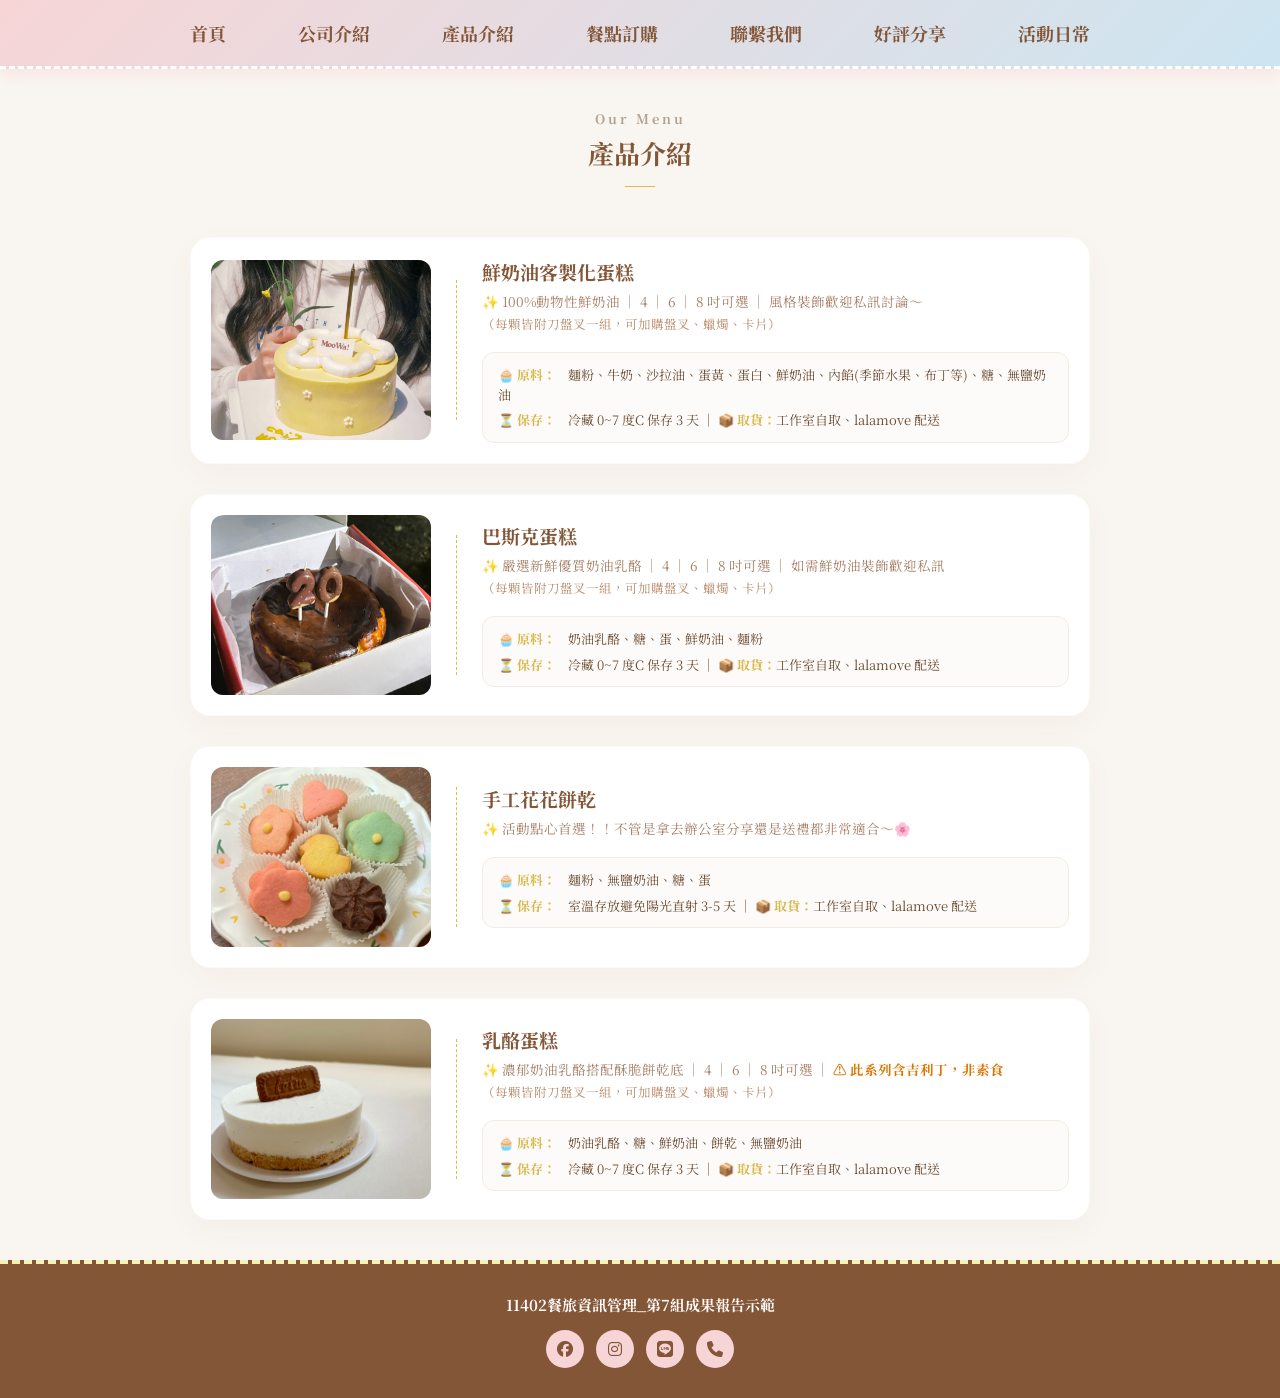
==== MooWa/product.html @ 1db5b0bc "Add files via upload 114餐旅資管理第7組" ====
<!doctype html>
<html>
<head>
	<meta charset="utf-8">
	<title>產品介紹</title>
	<link href="https://fonts.googleapis.com/css2?family=Noto+Serif+TC:wght@400;700&display=swap" rel="stylesheet">
	<link rel="stylesheet" href="style.css">	
	
	<style>
		/* 確保本頁與品牌整體風格完美融合 */
		body {
			font-family: 'Noto Serif TC', serif;
			background-color: #F9F5F0;
			color: #835638;
		}

		/* 關鍵修改：將原本垂直拉長的 card 結構，強制改為扁平的「左右橫式」排版 */
		.card-container {
			display: flex !important;
			flex-direction: column !important; /* 讓多張橫卡垂直排下來 */
			gap: 30px !important;
			max-width: 900px;
			margin: 0 auto;
		}

		.card {
			background: #ffffff !important;
			border-radius: 20px !important;
			padding: 20px !important;
			box-shadow: 0 10px 30px rgba(131, 86, 56, 0.04) !important;
			transition: transform 0.35s ease, box-shadow 0.35s ease !important;
			border: 1px solid rgba(131, 86, 56, 0.03) !important;
			
			/* 扁平化魔法：使用 flex 讓圖片與文字左右並排 */
			display: flex !important;
			flex-direction: row !important;
			align-items: center !important;
			gap: 25px !important;
			width: 100% !important;
		}

		.card:hover {
			transform: translateY(-4px) !important;
			box-shadow: 0 15px 35px rgba(131, 86, 56, 0.08) !important;
		}

		/* 限制圖片不要太大，改成方正偏橫的比例，縮短卡片高度 */
		.card img {
			border-radius: 12px !important;
			width: 220px !important;
			height: 180px !important;
			object-fit: cover !important;
			flex-shrink: 0 !important; /* 防止圖片被內容擠壓變形 */
		}

		/* 既然變成了左右並排，我們把原本大橫線改成「直的分隔線」，更像法式菜單 */
		.card hr {
			display: block !important;
			border: none !important;
			border-left: 1px dashed #E3B94E !important;
			height: 140px !important;
			margin: 0 !important;
		}

		/* 產品右側文字包裝區 */
		.card-body {
			flex: 1 !important;
			display: flex !important;
			flex-direction: column !important;
			justify-content: center !important;
		}

		/* 產品資訊標籤排版 */
		.info-badge-container {
			display: grid;
			grid-template-columns: 1fr;
			gap: 6px;
			background: #FDFBF9;
			padding: 12px 15px;
			border-radius: 12px;
			margin-top: 10px;
			border: 1px solid #F2EBE1;
			text-align: left;
		}
		.info-row {
			font-size: 13px;
			line-height: 1.5;
			color: #6d4c32;
		}
		.info-label {
			color: #D8B94E;
			font-weight: bold;
			display: inline-block;
			width: 70px;
		}

		/* 手機板優化：遇到小螢幕自動彈性變回原本的短直式 */
		@media (max-width: 768px) {
			.card {
				flex-direction: column !important;
				align-items: stretch !important;
				gap: 15px !important;
			}
			.card img {
				width: 100% !important;
				height: 200px !important;
			}
			.card hr {
				border-top: 1px dashed #E3B94E !important;
				border-left: none !important;
				width: 100% !important;
				height: 1px !important;
				margin: 5px 0 !important;
			}
		}
	</style>
</head>

<body>
	<div class="nav-container"></div>

    <div class="content" style="max-width: 1100px; margin: 0 auto; padding: 40px 20px;">
		
		<div style="text-align: center; margin-bottom: 50px;">
			<span style="font-size: 13px; color: #b3a292; display: block; letter-spacing: 3px; font-weight: bold; margin-bottom: 6px;">Our Menu</span>
			<h1 style="font-size: 26px; color: #835638; font-weight: 700;">產品介紹</h1>
			<div style="width: 30px; height: 1px; background-color: #E3B94E; margin: 15px auto 0 auto;"></div>
		</div>

		<section class="card-container">

            <div class="card">
                <img src="images/custom-cake.jpg" alt="鮮奶油客製化蛋糕">
                <hr>
                <div class="card-body">
					<h2 style="font-size: 19px; color: #835638; margin: 0 0 6px 0; font-weight: 700;">鮮奶油客製化蛋糕</h2>
					<p style="font-size: 13.5px; color: #a47e65; line-height: 1.6; margin-bottom: 8px;">
						✨ 100%動物性鮮奶油 ｜ 4 ｜ 6 ｜ 8 吋可選 ｜ 風格裝飾歡迎私訊討論～<br>
						<span style="font-size: 12.5px; color: #b88a6a;">（每顆皆附刀盤叉一組，可加購盤叉、蠟燭、卡片）</span>
					</p>
					
					<div class="info-badge-container">
						<div class="info-row"><span class="info-label">🧁 原料：</span>麵粉、牛奶、沙拉油、蛋黃、蛋白、鮮奶油、內餡(季節水果、布丁等)、糖、無鹽奶油</div>
						<div class="info-row"><span class="info-label">⏳ 保存：</span>冷藏 0~7 度C 保存 3 天 ｜ <span class="info-label" style="width:auto;">📦 取貨：</span>工作室自取、lalamove 配送</div>
					</div>
                </div>
			</div>

            <div class="card">
                <img src="images/basque-original.jpg" alt="巴斯克蛋糕">
                <hr>
                <div class="card-body">
					<h2 style="font-size: 19px; color: #835638; margin: 0 0 6px 0; font-weight: 700;">巴斯克蛋糕</h2>
					<p style="font-size: 13.5px; color: #a47e65; line-height: 1.6; margin-bottom: 8px;">
						✨ 嚴選新鮮優質奶油乳酪 ｜ 4 ｜ 6 ｜ 8 吋可選 ｜ 如需鮮奶油裝飾歡迎私訊<br>
						<span style="font-size: 12.5px; color: #b88a6a;">（每顆皆附刀盤叉一組，可加購盤叉、蠟燭、卡片）</span>
					</p>
					
					<div class="info-badge-container">
						<div class="info-row"><span class="info-label">🧁 原料：</span>奶油乳酪、糖、蛋、鮮奶油、麵粉</div>
						<div class="info-row"><span class="info-label">⏳ 保存：</span>冷藏 0~7 度C 保存 3 天 ｜ <span class="info-label" style="width:auto;">📦 取貨：</span>工作室自取、lalamove 配送</div>
					</div>
                </div>
			</div>

            <div class="card">
                <img src="images/cookie.jpg" alt="手工花花餅乾">
                <hr>
                <div class="card-body">
					<h2 style="font-size: 19px; color: #835638; margin: 0 0 6px 0; font-weight: 700;">手工花花餅乾</h2>
					<p style="font-size: 13.5px; color: #a47e65; line-height: 1.6; margin-bottom: 8px;">
						✨ 活動點心首選！！不管是拿去辦公室分享還是送禮都非常適合～🌸
					</p>
					
					<div class="info-badge-container">
						<div class="info-row"><span class="info-label">🧁 原料：</span>麵粉、無鹽奶油、糖、蛋</div>
						<div class="info-row"><span class="info-label">⏳ 保存：</span>室溫存放避免陽光直射 3-5 天 ｜ <span class="info-label" style="width:auto;">📦 取貨：</span>工作室自取、lalamove 配送</div>
					</div>
                </div>
			</div>

			<div class="card">
                <img src="images/cheese-lemon.jpg" alt="乳酪蛋糕">
                <hr>
                <div class="card-body">
					<h2 style="font-size: 19px; color: #835638; margin: 0 0 6px 0; font-weight: 700;">乳酪蛋糕</h2>
					<p style="font-size: 13.5px; color: #a47e65; line-height: 1.6; margin-bottom: 8px;">
						✨ 濃郁奶油乳酪搭配酥脆餅乾底 ｜ 4 ｜ 6 ｜ 8 吋可選 ｜ <span style="color: #d97706; font-weight: bold;">⚠️ 此系列含吉利丁，非素食</span><br>
						<span style="font-size: 12.5px; color: #b88a6a;">（每顆皆附刀盤叉一組，可加購盤叉、蠟燭、卡片）</span>
					</p>
					
					<div class="info-badge-container">
						<div class="info-row"><span class="info-label">🧁 原料：</span>奶油乳酪、糖、鮮奶油、餅乾、無鹽奶油</div>
						<div class="info-row"><span class="info-label">⏳ 保存：</span>冷藏 0~7 度C 保存 3 天 ｜ <span class="info-label" style="width:auto;">📦 取貨：</span>工作室自取、lalamove 配送</div>
					</div>
                </div>
			</div>

        </section>
    </div>

    <div class="footer"> </div><script src="main.js"></script>
</body>
</html>
---- MooWa/style.css ----
/* ==========================================================================
   1. ����]�w (Global Styles)
   ========================================================================== */
* {
    margin: 0;
    padding: 0;
    box-sizing: border-box;
}

body {
    font-family: "PingFang TC", "Microsoft JhengHei", sans-serif;
    color: #835638; /* �`�i�i�� */
    background-color: #fffaf7; /* �ŬX�x�թ��� */
    overflow-x: hidden;
}

/* ==========================================================================
   2. �����C�P�@�P���� (�w�d�� nav.html ��X)
   ========================================================================== */
.navbar {
    background: linear-gradient(135deg, #F7D5D6 0%, #CDE5F1 100%);
    padding: 20px 0;
    box-shadow: 0 4px 15px rgba(247, 213, 214, 0.6);
    border-bottom: 3px dashed #fff;
}
.navbar ul { list-style: none; display: flex; justify-content: center; }
.navbar li { margin: 0 20px; }
.navbar a {
    color: #835638; text-decoration: none; font-size: 18px; font-weight: bold;
    padding: 6px 16px; border-radius: 20px; transition: all 0.3s ease;
}
.navbar a:hover { color: #835638; background-color: #F6F1B2; box-shadow: 0 4px 8px rgba(227, 185, 78, 0.3); transform: translateY(-2px); }

/* ==========================================================================
   3. Index �����D�ƪ��]�p (.content)
   ========================================================================== */
.content {
    max-width: 1200px;
    margin: 0 auto;
    padding: 20px;
}

/* ���D�q�μ˦� */
.section-title {
    text-align: center;
    font-size: 26px;
    font-weight: bold;
    color: #835638;
    margin-bottom: 30px;
    letter-spacing: 2px;
}

.section-block {
    margin-bottom: 60px;
    padding: 20px 0;
}

/* --- �лy1�G�D��ı��T --- */
.hero-banner {
    text-align: center;
    padding: 60px 20px;
    background: radial-gradient(circle at top, #fffaf7, #F7D5D6 120%);
    border-radius: 30px;
    margin-bottom: 40px;
    box-shadow: 0 10px 30px rgba(247, 213, 214, 0.3);
}

.hero-banner h1 {
    font-size: 36px;
    color: #835638;
    margin-bottom: 15px;
    text-shadow: 2px 2px 0px #fff;
}

.hero-banner .hero-sub {
    font-size: 18px;
    color: #E3B94E; /* �x�e���� */
    font-weight: bold;
}

/* --- �лy2�G�������~��V�ưʰϰ϶� --- */
.slider-container {
    display: flex;
    gap: 30px;
    overflow-x: auto; /* �֤ߡG�Ұʾ�V�ư� */
    padding: 20px 15px 30px 15px;
    scroll-behavior: smooth;
    
    /* ���üзǺu�ʱ��A���e���󰮲b */
    -webkit-overflow-scrolling: touch;
}

/* �ۭq�ưʱ��~�[�A�e�{����P */
.slider-container::-webkit-scrollbar {
    height: 8px;
}
.slider-container::-webkit-scrollbar-track {
    background: #fff;
    border-radius: 10px;
}
.slider-container::-webkit-scrollbar-thumb {
    background: #CDE5F1; /* ���ŤѪŦ�u�ʱ� */
    border-radius: 10px;
}

/* �ӫ~�d������ */
.slider-container .card {
    position: relative; 
    overflow: visible; /* �T�O�����S�X�� */
    flex: 0 0 280px;  /* �֤ߡG�T�w�C�i�d�����e�סA���Q���Y */
    
    background-color: #fff;
    border: 2px solid #F7D5D6;
    border-radius: 20px;
    padding: 15px;
    box-shadow: 0 8px 20px rgba(131, 86, 56, 0.06);
    transition: all 0.3s ease;
    display: flex;
    flex-direction: column;
}

.slider-container .card:hover {
    transform: translateY(-8px);
    border-color: #E3B94E;
    box-shadow: 0 15px 30px rgba(247, 213, 214, 0.8);
}

.slider-container .card img {
    width: 100%;
    height: 200px;
    object-fit: cover; /* �T�O�Ϥ����ܧ� */
    border-radius: 12px;
    margin-bottom: 12px;
}

.card-info h3 {
    font-size: 18px;
    color: #835638;
    text-align: center;
    margin-bottom: 5px;
}

.card-info .price {
    font-size: 16px;
    color: #E3B94E;
    font-weight: bold;
    text-align: center;
}

.slider-container .card hr {
    border: none;
    border-top: 2px dashed #F6F1B2; /* ���o�H����u */
    margin: 10px 0;
}

.card-info .desc {
    font-size: 14px;
    color: #a47e65;
    line-height: 1.5;
    text-align: justify;
}

/* --- �лy3�G�ӤH���I�u�@�� --- */
.studio-bg {
    background: linear-gradient(135deg, #fffaf7 0%, #F6F1B2 100%); /* ���o���ŬX���h */
    padding: 40px 30px;
    border-radius: 30px;
    border: 2px dashed #E3B94E;
    text-align: center;
}

.studio-content .highlight {
    font-size: 20px;
    font-weight: bold;
    color: #835638;
    margin-bottom: 15px;
}

.studio-content .quote {
    font-size: 16px;
    font-style: italic;
    color: #b38461;
    font-weight: 500;
    letter-spacing: 1px;
}


/* --- �лy4�G���~�����d���� --- */
.category-container {
    display: flex;
    justify-content: center;
    gap: 30px;
    flex-wrap: wrap;
}

.cate-card {
    position: relative;
    width: 30%;
    min-width: 260px;
    background-color: #fff;
    border-radius: 25px;
    padding: 15px;
    text-align: center;
    box-shadow: 0 6px 15px rgba(0,0,0,0.03);
    transition: all 0.3s ease;
}

/* �T�ؤ����W�ߪ��i�R�֤k��ئ� */
.cate-pink { border: 3px solid #F7D5D6; }
.cate-blue { border: 3px solid #CDE5F1; }
.cate-yellow { border: 3px solid #F6F1B2; }

.cate-card:hover {
    transform: translateY(-5px) scale(1.02);
    box-shadow: 0 12px 25px rgba(131, 86, 56, 0.15);
}

.cate-card img {
    width: 100%;
    height: 180px;
    object-fit: cover;
    border-radius: 18px;
    margin-bottom: 15px;
}

.cate-name {
    font-size: 18px;
    font-weight: bold;
    color: #835638;
    letter-spacing: 1px;
}


/* ==========================================================================
   4. �����P RWD (Footer & Responsive)
   ========================================================================== */
footer {
    background-color: #835638; color: #fffaf7;
    padding: 30px 40px; border-top: 4px dashed #F6F1B2;
    display: flex; justify-content: center; align-items: center; flex-direction: column; gap: 15px;
}
footer p { font-size: 15px; font-weight: bold; }
.social-icons { display: flex; gap: 12px; }
.social-icons a {
    text-decoration: none; color: #835638; background-color: #F7D5D6;
    width: 38px; height: 38px; display: flex; justify-content: center; align-items: center; border-radius: 50%;
    transition: all 0.3s cubic-bezier(0.175, 0.885, 0.32, 1.275);
}
.social-icons a:hover { background-color: #E3B94E; transform: scale(1.15) translateY(-3px); }

/* RWD �T�����u�� */
@media (max-width: 768px) {
    .cate-card { width: 45%; }
    .hero-banner h1 { font-size: 28px; }
}

@media (max-width: 480px) {
    .cate-card { width: 100%; }
    .hero-banner h1 { font-size: 22px; }
}
/* ==========================================================================
   6. ���q���Э����M�μ˦� (About Page Styles)
   ========================================================================== */
.about-hero {
    text-align: center;
    padding: 40px 20px 20px 20px;
}
.about-hero h1 {
    font-size: 32px;
    color: #835638;
    text-shadow: 2px 2px 0px #fff;
    margin-bottom: 10px;
}
.about-hero .about-subtitle {
    font-size: 15px;
    color: #b38461;
    letter-spacing: 1px;
}

/* ���а϶��~�ءG����b�K�Ȥ@�˶�� */
.about-section {
    position: relative;
    max-width: 800px;
    margin: 40px auto;
    padding: 35px 30px;
    border-radius: 24px;
    box-shadow: 0 8px 20px rgba(131, 86, 56, 0.05);
    background-color: #fff;
}

/* �Х߭I���a���H�H��᯻��� */
.bg-story { border: 2px solid #F7D5D6; }
/* Logo�z���a���H�H���ŤѪ���� */
.bg-logo { border: 2px solid #CDE5F1; }

.about-section h2 {
    font-size: 22px;
    color: #835638;
    margin-bottom: 20px;
    display: inline-block;
    border-bottom: 2px dashed #E3B94E; /* �e����˹����u */
    padding-bottom: 5px;
}

/* �i�R���� */
.about-badge {
    position: absolute;
    top: -15px;
    left: 25px;
    background-color: #F7D5D6;
    color: #835638;
    font-size: 12px;
    font-weight: bold;
    padding: 4px 12px;
    border-radius: 10px;
    letter-spacing: 1px;
    box-shadow: 0 4px 8px rgba(0,0,0,0.05);
}
.badge-yellow { background-color: #F6F1B2; }

/* ��r���e�ƪ� */
.about-text p {
    font-size: 16px;
    line-height: 1.8;
    color: #835638;
    margin-bottom: 15px;
    text-align: justify;
}
.about-text p:last-child { margin-bottom: 0; }

/* �S�ձj�դ�r�C�� */
.about-text .highlight-p {
    font-weight: bold;
    color: #E3B94E;
}
.about-text .text-accent {
    background: linear-gradient(transparent 60%, #F6F1B2 60%); /* ���o���å������O�ĪG */
    font-weight: bold;
}
.about-text strong {
    color: #835638;
    font-weight: bold;
}
/* --- Logo �Ϥ����~�ػP�\���m�վ� --- */
.about-logo-wrapper {
    text-align: center;      /* �� Logo �m�� */
    margin: 25px auto;       /* �P�W�U��r�O���i�R����w�Z�� */
    max-width: 350px;        /* ���� Logo ���̤j�e�סA�קK�Ӥj�� */
}

.about-logo-img {
    width: 100%;             /* �e�צ۰ʾA���~�� */
    height: auto;            /* ���׵�����Y�� */
    border: 3px solid #F7D5D6; /* �� Logo �[�W��o����᯻�ؽu */
    border-radius: 24px;     /* �X�M���j�ꨤ�y�� */
    background-color: #fff;  /* �p�G Logo �O�h�I���A�o��i�H�ɤW�թ� */
    padding: 10px;           /* ���Ϥ��򯻬��ؽu�������@�I�I�d�ժŶ� */
    box-shadow: 0 6px 15px rgba(247, 213, 214, 0.4); /* ���P���ڤ۳��v */
    transition: all 0.3s ease; /* �Ұʥ��ưʵe */
}

/* ���ƹ����� Logo �Ϥ��W�ɡA�|�i�R�a�L�L�B�_�å[�`�������~ */
.about-logo-img:hover {
    transform: translateY(-4px) scale(1.03);
    border-color: #E3B94E;   /* ��خ����ܦ��x�e������ */
    box-shadow: 0 10px 20px rgba(227, 185, 78, 0.3);
}
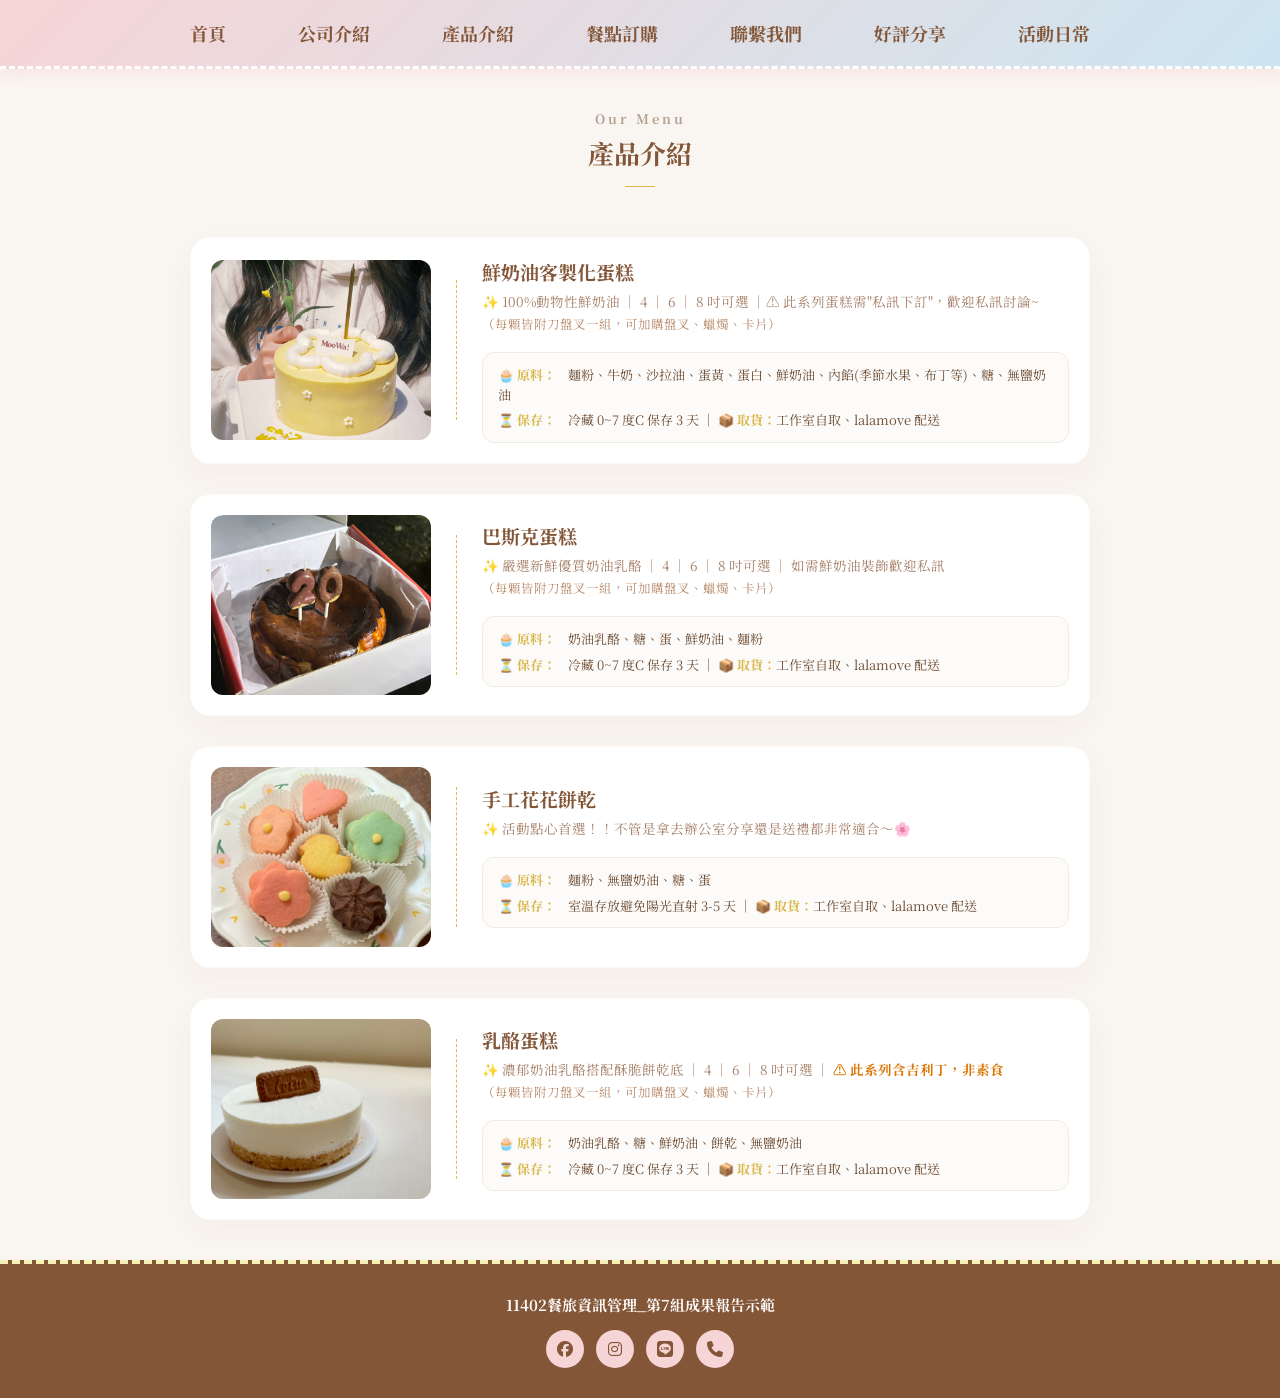
==== commit 61ee12a4: "Update product.html 更改產品資訊" ====
--- a/MooWa/product.html
+++ b/MooWa/product.html
@@ -135,7 +135,7 @@
                 <div class="card-body">
 					<h2 style="font-size: 19px; color: #835638; margin: 0 0 6px 0; font-weight: 700;">鮮奶油客製化蛋糕</h2>
 					<p style="font-size: 13.5px; color: #a47e65; line-height: 1.6; margin-bottom: 8px;">
-						✨ 100%動物性鮮奶油 ｜ 4 ｜ 6 ｜ 8 吋可選 ｜ 風格裝飾歡迎私訊討論～<br>
+						✨ 100%動物性鮮奶油 ｜ 4 ｜ 6 ｜ 8 吋可選 ｜⚠️ 此系列蛋糕需"私訊下訂"，歡迎私訊討論~ <br>
 						<span style="font-size: 12.5px; color: #b88a6a;">（每顆皆附刀盤叉一組，可加購盤叉、蠟燭、卡片）</span>
 					</p>
 					
@@ -201,4 +201,4 @@
 
     <div class="footer"> </div><script src="main.js"></script>
 </body>
-</html>+</html>
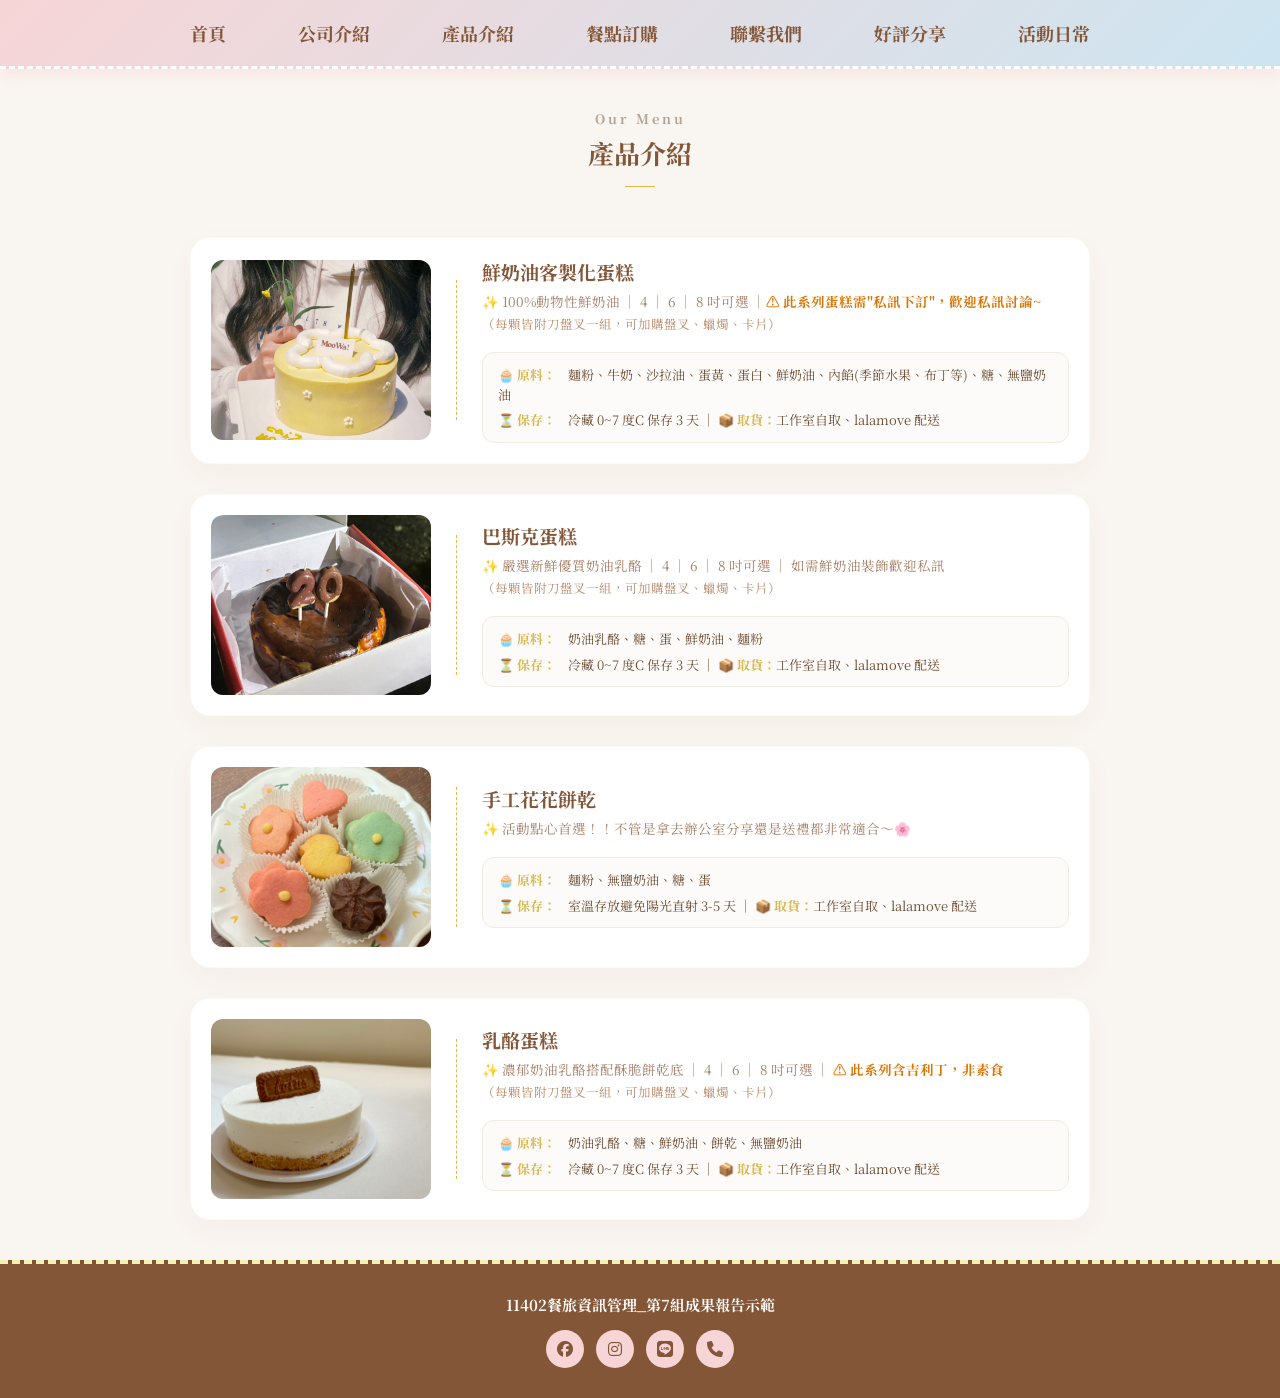
==== commit bd0c3753: "Update product.html" ====
--- a/MooWa/product.html
+++ b/MooWa/product.html
@@ -135,7 +135,7 @@
                 <div class="card-body">
 					<h2 style="font-size: 19px; color: #835638; margin: 0 0 6px 0; font-weight: 700;">鮮奶油客製化蛋糕</h2>
 					<p style="font-size: 13.5px; color: #a47e65; line-height: 1.6; margin-bottom: 8px;">
-						✨ 100%動物性鮮奶油 ｜ 4 ｜ 6 ｜ 8 吋可選 ｜⚠️ 此系列蛋糕需"私訊下訂"，歡迎私訊討論~ <br>
+						✨ 100%動物性鮮奶油 ｜ 4 ｜ 6 ｜ 8 吋可選 ｜<span style="color: #d97706; font-weight: bold;">⚠️ 此系列蛋糕需"私訊下訂"，歡迎私訊討論~ </span><br>
 						<span style="font-size: 12.5px; color: #b88a6a;">（每顆皆附刀盤叉一組，可加購盤叉、蠟燭、卡片）</span>
 					</p>
 					
